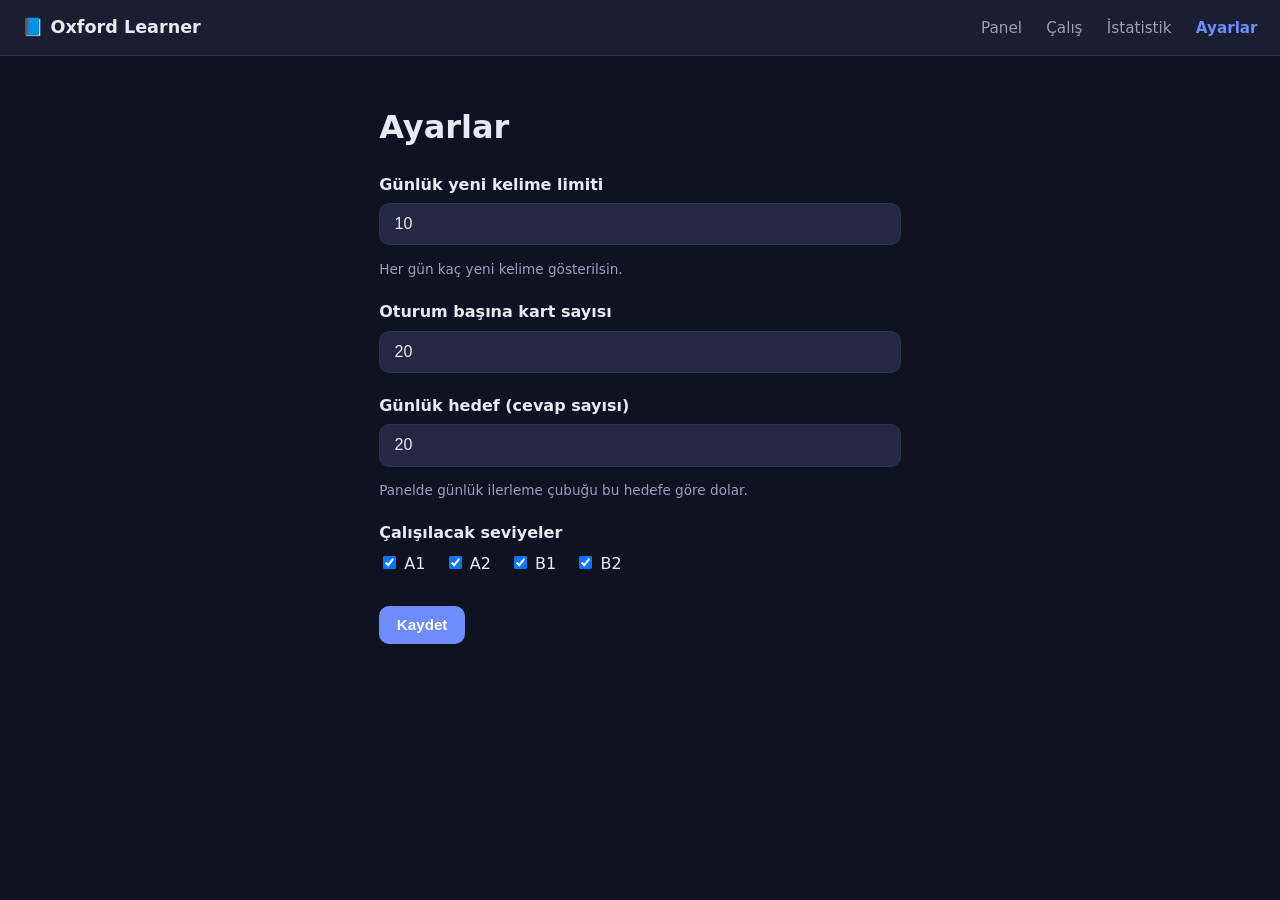
==== settings.html @ 4f847e37 "Add learning modes, test mode, and gamification - 4 study modes: multiple-choice, typing, matching, " ====
<!DOCTYPE html>
<html lang="tr">
<head>
  <meta charset="UTF-8" />
  <meta name="viewport" content="width=device-width, initial-scale=1.0" />
  <title>Oxford Learner — Ayarlar</title>
  <link rel="stylesheet" href="css/style.css" />
</head>
<body>
  <header class="topbar">
    <div class="brand">📘 Oxford Learner</div>
    <nav class="nav">
      <a href="index.html">Panel</a>
      <a href="study.html">Çalış</a>
      <a href="stats.html">İstatistik</a>
      <a href="settings.html" class="active">Ayarlar</a>
    </nav>
  </header>

  <main class="container narrow">
    <h1>Ayarlar</h1>

    <div class="form-group">
      <label for="daily-new">Günlük yeni kelime limiti</label>
      <input id="daily-new" type="number" min="0" max="100" />
      <p class="muted small">Her gün kaç yeni kelime gösterilsin.</p>
    </div>

    <div class="form-group">
      <label for="session-size">Oturum başına kart sayısı</label>
      <input id="session-size" type="number" min="5" max="100" />
    </div>

    <div class="form-group">
      <label for="daily-goal">Günlük hedef (cevap sayısı)</label>
      <input id="daily-goal" type="number" min="5" max="200" />
      <p class="muted small">Panelde günlük ilerleme çubuğu bu hedefe göre dolar.</p>
    </div>

    <div class="form-group">
      <label for="levels">Çalışılacak seviyeler</label>
      <div id="levels" class="checks">
        <label><input type="checkbox" value="A1" /> A1</label>
        <label><input type="checkbox" value="A2" /> A2</label>
        <label><input type="checkbox" value="B1" /> B1</label>
        <label><input type="checkbox" value="B2" /> B2</label>
      </div>
    </div>

    <div class="actions">
      <button id="save-btn" class="btn btn-primary">Kaydet</button>
      <span id="save-msg" class="muted small"></span>
    </div>
  </main>

  <script src="js/storage.js"></script>
  <script src="js/app.js"></script>
  <script>
    document.addEventListener('DOMContentLoaded', () => App.initSettings());
  </script>
</body>
</html>
---- css/style.css ----
:root {
  --bg: #0f1220;
  --surface: #1a1e30;
  --surface-2: #232843;
  --text: #e8eaf2;
  --muted: #9aa0b8;
  --primary: #6c8cff;
  --primary-d: #5573e6;
  --green: #38c172;
  --red: #ef5163;
  --amber: #f6b73c;
  --border: #2c3150;
  --radius: 14px;
  --shadow: 0 8px 24px rgba(0,0,0,.25);
}

* { box-sizing: border-box; }
html, body { margin: 0; padding: 0; }
body {
  background: var(--bg);
  color: var(--text);
  font-family: system-ui, -apple-system, "Segoe UI", Roboto, Helvetica, Arial, sans-serif;
  line-height: 1.5;
}

/* Topbar */
.topbar {
  display: flex; align-items: center; justify-content: space-between;
  padding: .9rem 1.4rem;
  background: var(--surface);
  border-bottom: 1px solid var(--border);
  position: sticky; top: 0; z-index: 10;
}
.brand { font-weight: 700; font-size: 1.1rem; }
.nav a {
  color: var(--muted); text-decoration: none; margin-left: 1.2rem; font-size: .95rem;
}
.nav a:hover { color: var(--text); }
.nav a.active { color: var(--primary); font-weight: 600; }

/* Layout */
.container { max-width: 920px; margin: 0 auto; padding: 1.6rem 1.2rem 4rem; }
.container.narrow { max-width: 560px; }
.muted { color: var(--muted); }
.small { font-size: .85rem; }
.hidden { display: none !important; }

/* Hero */
.hero {
  background: linear-gradient(135deg, var(--surface-2), var(--surface));
  border: 1px solid var(--border);
  border-radius: var(--radius);
  padding: 2rem; margin-bottom: 1.5rem;
  box-shadow: var(--shadow);
}
.hero h1 { margin: 0 0 .4rem; font-size: 1.6rem; }

/* Cards / stats */
.cards {
  display: grid; grid-template-columns: repeat(4, 1fr); gap: 1rem; margin-bottom: 2rem;
}
.card {
  background: var(--surface); border: 1px solid var(--border);
  border-radius: var(--radius); padding: 1.1rem;
}
.stat { text-align: center; }
.stat-num { font-size: 1.8rem; font-weight: 700; color: var(--primary); }
.stat-label { color: var(--muted); font-size: .85rem; margin-top: .2rem; }

/* Levels */
.levels { margin-bottom: 2rem; }
.levels h2 { font-size: 1.1rem; margin-bottom: .8rem; }
.level-bars { display: flex; flex-direction: column; gap: .7rem; }
.level-row { display: flex; align-items: center; gap: .8rem; }
.level-tag { width: 34px; font-weight: 600; color: var(--muted); }
.level-track { flex: 1; height: 12px; background: var(--surface-2); border-radius: 8px; overflow: hidden; }
.level-fill { height: 100%; background: var(--primary); border-radius: 8px; transition: width .4s; }
.level-val { width: 90px; text-align: right; color: var(--muted); font-size: .82rem; }

/* History chart */
.history-chart { display: flex; align-items: flex-end; gap: 6px; height: 130px; }
.hist-bar { flex: 1; background: var(--primary); border-radius: 4px 4px 0 0; min-height: 3px; opacity: .85; }
.hist-bar:hover { opacity: 1; }

/* Buttons */
.btn {
  display: inline-block; cursor: pointer; border: none; border-radius: 10px;
  padding: .65rem 1.1rem; font-size: .95rem; font-weight: 600;
  background: var(--surface-2); color: var(--text); text-decoration: none;
  transition: transform .05s, background .15s;
}
.btn:active { transform: translateY(1px); }
.btn-primary { background: var(--primary); color: #fff; }
.btn-primary:hover { background: var(--primary-d); }
.btn-lg { padding: .85rem 1.6rem; font-size: 1.05rem; margin-top: 1rem; }
.btn-ghost { background: var(--surface-2); border: 1px solid var(--border); }
.btn-ghost:hover { background: var(--surface); }
.btn-danger { background: var(--red); color: #fff; }

/* Study */
.study { max-width: 640px; }
.progress-wrap { margin-bottom: 1.4rem; }
.progress-bar { height: 8px; background: var(--surface-2); border-radius: 6px; overflow: hidden; }
.progress-fill { height: 100%; width: 0; background: var(--green); transition: width .3s; }
#session-meta { margin-top: .4rem; text-align: right; }

.panel {
  background: var(--surface); border: 1px solid var(--border);
  border-radius: var(--radius); padding: 2rem; box-shadow: var(--shadow);
  text-align: center;
}
.badge {
  display: inline-block; background: var(--surface-2); color: var(--primary);
  padding: .15rem .6rem; border-radius: 20px; font-size: .8rem; font-weight: 700;
  margin-bottom: 1rem;
}
.word { font-size: 2.4rem; font-weight: 700; }
.phon { color: var(--muted); font-size: 1.1rem; margin: .2rem 0; }
.pos { color: var(--amber); font-style: italic; margin-bottom: 1rem; }
.fc-back { border-top: 1px solid var(--border); margin-top: 1.2rem; padding-top: 1.2rem; text-align: left; }
.fc-back .def { font-size: 1.05rem; }
.fc-back .example { color: var(--muted); font-style: italic; }
.fc-back .tr { color: var(--green); font-weight: 600; }

.actions { margin-top: 1.5rem; }
.grade-row { display: flex; gap: .6rem; justify-content: center; flex-wrap: wrap; }

/* Quiz */
.q-prompt { font-size: 1.25rem; margin-bottom: 1.4rem; }
.options { display: grid; gap: .7rem; }
.option {
  background: var(--surface-2); border: 1px solid var(--border); color: var(--text);
  padding: .85rem 1rem; border-radius: 10px; cursor: pointer; text-align: left;
  font-size: .98rem; transition: background .15s, border-color .15s;
}
.option:hover { background: var(--surface); border-color: var(--primary); }
.option.correct { background: rgba(56,193,114,.18); border-color: var(--green); }
.option.wrong { background: rgba(239,81,99,.18); border-color: var(--red); }
.option:disabled { cursor: default; }
.q-input {
  width: 100%; padding: .85rem 1rem; border-radius: 10px;
  border: 1px solid var(--border); background: var(--surface-2); color: var(--text);
  font-size: 1rem; margin-bottom: 1rem;
}
.feedback { margin-top: 1.2rem; padding: 1rem; border-radius: 10px; text-align: left; }
.feedback.ok { background: rgba(56,193,114,.12); border: 1px solid var(--green); }
.feedback.no { background: rgba(239,81,99,.12); border: 1px solid var(--red); }
.feedback .ai { margin-top: .6rem; color: var(--text); }
.feedback .ai-loading { color: var(--muted); font-style: italic; }

/* Forms */
.form-group { margin-bottom: 1.3rem; }
.form-group label { display: block; margin-bottom: .4rem; font-weight: 600; }
.form-group input[type="number"],
.form-group input[type="password"],
.form-group input[type="text"],
.form-group select {
  width: 100%; padding: .7rem .9rem; border-radius: 10px;
  border: 1px solid var(--border); background: var(--surface-2); color: var(--text);
  font-size: 1rem;
}
.checks { display: flex; gap: 1.2rem; flex-wrap: wrap; }
.checks label { font-weight: 400; }
hr { border: none; border-top: 1px solid var(--border); margin: 2rem 0; }

/* Hero chips + günlük hedef */
.hero-chips { display: flex; gap: .6rem; margin-bottom: .8rem; }
.hero-chip {
  background: var(--surface-2); border: 1px solid var(--border);
  padding: .25rem .7rem; border-radius: 20px; font-size: .85rem; font-weight: 600;
}
.goal-wrap { margin: 1.2rem 0 .4rem; }
.goal-bar { height: 10px; background: var(--surface-2); border-radius: 6px; overflow: hidden; }
.goal-fill { height: 100%; width: 0; background: var(--amber); border-radius: 6px; transition: width .4s; }

/* Mod seçimi */
.mode-grid {
  display: grid; grid-template-columns: repeat(2, 1fr); gap: 1rem; margin-top: 1.4rem;
}
.mode-card {
  display: flex; flex-direction: column; align-items: center; gap: .35rem;
  background: var(--surface-2); border: 1px solid var(--border); color: var(--text);
  border-radius: var(--radius); padding: 1.4rem 1rem; cursor: pointer;
  transition: transform .08s, border-color .15s, background .15s;
}
.mode-card:hover { border-color: var(--primary); background: var(--surface); transform: translateY(-2px); }
.mode-icon { font-size: 2rem; }
.mode-name { font-weight: 700; font-size: 1.05rem; }
.mode-desc { color: var(--muted); font-size: .82rem; text-align: center; }

/* Oturum üst bilgi */
.session-top { display: flex; justify-content: space-between; align-items: center; margin-bottom: .5rem; }
.xp-tag { color: var(--amber); font-weight: 700; font-size: .9rem; }
.combo-tag { color: var(--green); font-weight: 700; font-size: .9rem; }
.audio-btn { margin-bottom: 1rem; }

.feedback .ai { margin-top: .7rem; line-height: 1.7; }
.feedback .ai .example { color: var(--muted); font-style: italic; }
.feedback .example { color: var(--muted); font-style: italic; }

/* Eşleştirme */
.match-grid { display: grid; grid-template-columns: 1fr 1fr; gap: 1rem; margin-top: .5rem; }
.match-col { display: flex; flex-direction: column; gap: .6rem; }
.match-item {
  background: var(--surface-2); border: 1px solid var(--border); color: var(--text);
  padding: .8rem; border-radius: 10px; cursor: pointer; font-size: .95rem;
  transition: background .15s, border-color .15s;
}
.match-item:hover { border-color: var(--primary); }
.match-item.selected { border-color: var(--primary); background: var(--surface); }
.match-item.paired { background: rgba(56,193,114,.18); border-color: var(--green); opacity: .6; cursor: default; }
.match-item.shake-wrong { border-color: var(--red); background: rgba(239,81,99,.18); animation: shake .4s; }
@keyframes shake {
  0%,100% { transform: translateX(0); }
  25% { transform: translateX(-5px); }
  75% { transform: translateX(5px); }
}

/* Oturum sonu */
.done-xp { font-size: 1.3rem; font-weight: 700; color: var(--amber); margin: .8rem 0; }
.badge-row { display: flex; flex-direction: column; align-items: center; gap: .5rem; margin: 1rem 0; }
.badge-chip {
  background: rgba(246,183,60,.15); border: 1px solid var(--amber); color: var(--text);
  padding: .35rem .9rem; border-radius: 20px; font-weight: 600;
}

/* İstatistik: XP başlığı */
.xp-hero {
  background: linear-gradient(135deg, var(--surface-2), var(--surface));
  border: 1px solid var(--border); border-radius: var(--radius);
  padding: 1.4rem; margin-bottom: 1.5rem; box-shadow: var(--shadow);
}
.xp-hero-top { display: flex; justify-content: space-between; align-items: baseline; margin-bottom: .6rem; }
.xp-level { font-size: 1.4rem; font-weight: 700; color: var(--amber); }
.xp-bar { height: 12px; background: var(--surface-2); border-radius: 6px; overflow: hidden; }
.xp-fill { height: 100%; width: 0; background: var(--amber); border-radius: 6px; transition: width .5s; }

/* Rozet ızgarası */
.badge-grid { display: grid; grid-template-columns: repeat(auto-fill, minmax(140px, 1fr)); gap: .8rem; }
.badge-tile {
  display: flex; flex-direction: column; align-items: center; gap: .25rem; text-align: center;
  background: var(--surface); border: 1px solid var(--border); border-radius: var(--radius);
  padding: 1rem .6rem;
}
.badge-tile.earned { border-color: var(--amber); background: rgba(246,183,60,.08); }
.badge-tile.locked { opacity: .5; }
.badge-tile-icon { font-size: 1.8rem; }
.badge-tile-name { font-weight: 700; font-size: .9rem; }
.badge-tile-desc { color: var(--muted); font-size: .75rem; }

@media (max-width: 640px) {
  .cards { grid-template-columns: repeat(2, 1fr); }
  .word { font-size: 2rem; }
  .nav a { margin-left: .8rem; font-size: .85rem; }
  .mode-grid { grid-template-columns: 1fr; }
}
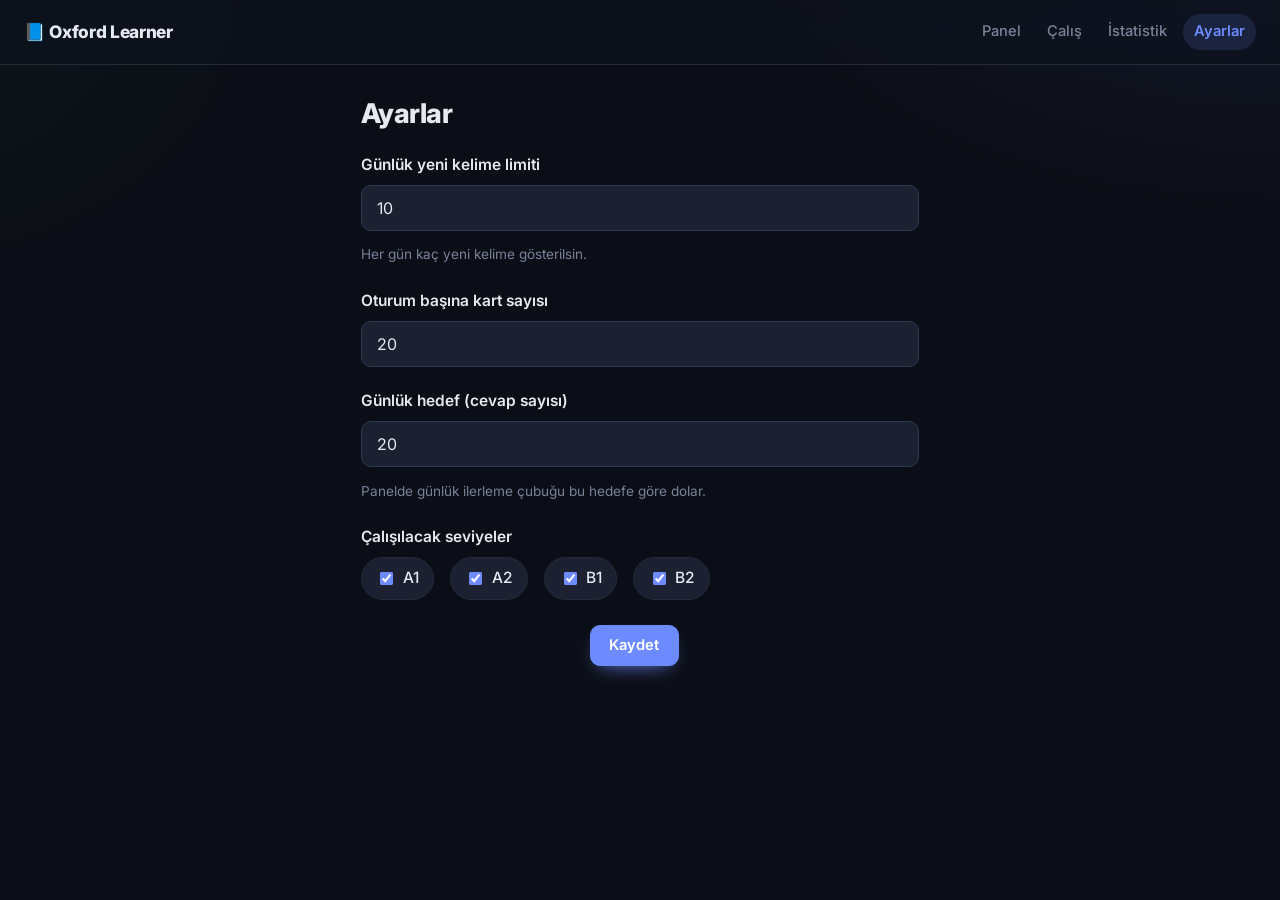
==== commit 9ecc80e0: "Cohesive professional redesign (refined dark, modern minimal) - Unified design system: design tokens" ====
--- a/settings.html
+++ b/settings.html
@@ -4,6 +4,9 @@
   <meta charset="UTF-8" />
   <meta name="viewport" content="width=device-width, initial-scale=1.0" />
   <title>Oxford Learner — Ayarlar</title>
+  <link rel="preconnect" href="https://fonts.googleapis.com" />
+  <link rel="preconnect" href="https://fonts.gstatic.com" crossorigin />
+  <link href="https://fonts.googleapis.com/css2?family=Inter:wght@400;500;600;700;800&display=swap" rel="stylesheet" />
   <link rel="stylesheet" href="css/style.css" />
 </head>
 <body>
--- a/css/style.css
+++ b/css/style.css
@@ -1,256 +1,444 @@
+/* =========================================================================
+   Oxford Learner — Tasarım sistemi (rafine koyu, modern minimal)
+   ========================================================================= */
 :root {
-  --bg: #0f1220;
-  --surface: #1a1e30;
-  --surface-2: #232843;
-  --text: #e8eaf2;
-  --muted: #9aa0b8;
-  --primary: #6c8cff;
-  --primary-d: #5573e6;
-  --green: #38c172;
-  --red: #ef5163;
-  --amber: #f6b73c;
-  --border: #2c3150;
-  --radius: 14px;
-  --shadow: 0 8px 24px rgba(0,0,0,.25);
-}
-
+  /* Zemin & yüzeyler */
+  --bg: #0b0e16;
+  --bg-soft: #0f131d;
+  --surface: #141925;
+  --surface-2: #1b2130;
+  --surface-3: #232b3c;
+
+  /* Çizgiler */
+  --border: #232a3a;
+  --border-strong: #303950;
+
+  /* Metin */
+  --text: #e7e9f1;
+  --text-dim: #aeb5c7;
+  --muted: #7a8298;
+
+  /* Vurgu (tek ana renk) */
+  --primary: #6d8bff;
+  --primary-strong: #5a78f5;
+  --primary-soft: rgba(109, 139, 255, .14);
+
+  /* Semantik */
+  --green: #34d39a;
+  --green-soft: rgba(52, 211, 154, .13);
+  --red: #f4677a;
+  --red-soft: rgba(244, 103, 122, .13);
+  --amber: #f7b94a;
+  --amber-soft: rgba(247, 185, 74, .13);
+
+  /* Şekil */
+  --radius: 16px;
+  --radius-sm: 10px;
+  --radius-pill: 999px;
+
+  /* Gölge */
+  --shadow: 0 18px 40px -20px rgba(0, 0, 0, .65);
+  --shadow-sm: 0 6px 18px -10px rgba(0, 0, 0, .5);
+
+  /* Tipografi */
+  --font: 'Inter', system-ui, -apple-system, "Segoe UI", Roboto, Helvetica, Arial, sans-serif;
+}
+
+/* ---- Reset & temel ---- */
 * { box-sizing: border-box; }
 html, body { margin: 0; padding: 0; }
+html { -webkit-text-size-adjust: 100%; }
 body {
-  background: var(--bg);
+  background:
+    radial-gradient(900px 500px at 100% -10%, rgba(109, 139, 255, .10), transparent 60%),
+    radial-gradient(700px 500px at -10% 0%, rgba(52, 211, 154, .05), transparent 55%),
+    var(--bg);
   color: var(--text);
-  font-family: system-ui, -apple-system, "Segoe UI", Roboto, Helvetica, Arial, sans-serif;
-  line-height: 1.5;
-}
-
-/* Topbar */
-.topbar {
-  display: flex; align-items: center; justify-content: space-between;
-  padding: .9rem 1.4rem;
-  background: var(--surface);
-  border-bottom: 1px solid var(--border);
-  position: sticky; top: 0; z-index: 10;
-}
-.brand { font-weight: 700; font-size: 1.1rem; }
-.nav a {
-  color: var(--muted); text-decoration: none; margin-left: 1.2rem; font-size: .95rem;
-}
-.nav a:hover { color: var(--text); }
-.nav a.active { color: var(--primary); font-weight: 600; }
-
-/* Layout */
-.container { max-width: 920px; margin: 0 auto; padding: 1.6rem 1.2rem 4rem; }
-.container.narrow { max-width: 560px; }
+  font-family: var(--font);
+  font-size: 15.5px;
+  line-height: 1.6;
+  -webkit-font-smoothing: antialiased;
+  text-rendering: optimizeLegibility;
+  min-height: 100vh;
+}
+h1, h2, h3 { letter-spacing: -.02em; line-height: 1.25; }
+a { color: inherit; }
+::selection { background: var(--primary-soft); }
+:focus-visible { outline: none; box-shadow: 0 0 0 3px var(--primary-soft); border-radius: 8px; }
+
+/* ---- Yardımcılar ---- */
 .muted { color: var(--muted); }
 .small { font-size: .85rem; }
 .hidden { display: none !important; }
 
-/* Hero */
+/* =========================================================================
+   Üst bar / navigasyon
+   ========================================================================= */
+.topbar {
+  display: flex; align-items: center; justify-content: space-between;
+  padding: .85rem 1.5rem;
+  background: rgba(15, 19, 29, .72);
+  backdrop-filter: saturate(140%) blur(12px);
+  -webkit-backdrop-filter: saturate(140%) blur(12px);
+  border-bottom: 1px solid var(--border);
+  position: sticky; top: 0; z-index: 20;
+}
+.brand { font-weight: 800; font-size: 1.08rem; letter-spacing: -.02em; }
+.nav { display: flex; align-items: center; }
+.nav a {
+  color: var(--muted); text-decoration: none; font-size: .92rem; font-weight: 500;
+  padding: .4rem .7rem; border-radius: var(--radius-pill); margin-left: .25rem;
+  transition: color .15s, background .15s;
+}
+.nav a:hover { color: var(--text); background: var(--surface-2); }
+.nav a.active { color: var(--primary); background: var(--primary-soft); font-weight: 600; }
+
+/* =========================================================================
+   Düzen
+   ========================================================================= */
+.container { max-width: 960px; margin: 0 auto; padding: 2rem 1.3rem 5rem; }
+.container.narrow { max-width: 600px; }
+.container > h1 { font-size: 1.7rem; font-weight: 800; margin: 0 0 1.4rem; }
+.container > h1 + .muted { margin-top: -1rem; }
+
+/* =========================================================================
+   Butonlar
+   ========================================================================= */
+.btn {
+  display: inline-flex; align-items: center; justify-content: center; gap: .4rem;
+  cursor: pointer; border: 1px solid transparent; border-radius: var(--radius-sm);
+  padding: .65rem 1.15rem; font-family: inherit; font-size: .92rem; font-weight: 600;
+  background: var(--surface-2); color: var(--text); text-decoration: none;
+  transition: transform .06s ease, background .15s, border-color .15s, box-shadow .15s;
+}
+.btn:hover { background: var(--surface-3); }
+.btn:active { transform: translateY(1px); }
+.btn-primary {
+  background: var(--primary); color: #fff; border-color: var(--primary);
+  box-shadow: 0 8px 20px -10px var(--primary);
+}
+.btn-primary:hover { background: var(--primary-strong); border-color: var(--primary-strong); }
+.btn-lg { padding: .9rem 1.7rem; font-size: 1.02rem; margin-top: 1.3rem; }
+.btn-ghost { background: transparent; border-color: var(--border-strong); color: var(--text-dim); }
+.btn-ghost:hover { background: var(--surface-2); color: var(--text); }
+.btn-danger { background: var(--red); color: #fff; border-color: var(--red); }
+.btn-danger:hover { filter: brightness(1.05); }
+
+/* =========================================================================
+   Kartlar / istatistik kutuları
+   ========================================================================= */
+.cards { display: grid; grid-template-columns: repeat(4, 1fr); gap: 1rem; margin-bottom: 2.2rem; }
+.card {
+  background: var(--surface); border: 1px solid var(--border);
+  border-radius: var(--radius); padding: 1.2rem;
+}
+.stat { text-align: center; transition: transform .14s ease, border-color .15s, box-shadow .15s; }
+.stat:hover { transform: translateY(-3px); border-color: var(--border-strong); box-shadow: var(--shadow-sm); }
+.stat-icon { font-size: 1.6rem; line-height: 1; margin-bottom: .4rem; opacity: .95; }
+.stat-num { font-size: 1.95rem; font-weight: 800; color: var(--primary); letter-spacing: -.02em; }
+.stat-label { color: var(--muted); font-size: .82rem; margin-top: .25rem; }
+#due-count { color: var(--amber); }
+#new-count { color: var(--primary); }
+#learned-count { color: var(--green); }
+#total-count { color: var(--text); }
+
+/* =========================================================================
+   Hero (panel üstü)
+   ========================================================================= */
 .hero {
-  background: linear-gradient(135deg, var(--surface-2), var(--surface));
+  position: relative; overflow: hidden;
+  background:
+    radial-gradient(130% 150% at 100% 0%, rgba(109, 139, 255, .18), transparent 55%),
+    linear-gradient(135deg, var(--surface-2), var(--surface));
   border: 1px solid var(--border);
   border-radius: var(--radius);
-  padding: 2rem; margin-bottom: 1.5rem;
+  padding: 2.2rem; margin-bottom: 1.6rem;
   box-shadow: var(--shadow);
-}
-.hero h1 { margin: 0 0 .4rem; font-size: 1.6rem; }
-
-/* Cards / stats */
-.cards {
-  display: grid; grid-template-columns: repeat(4, 1fr); gap: 1rem; margin-bottom: 2rem;
-}
-.card {
-  background: var(--surface); border: 1px solid var(--border);
-  border-radius: var(--radius); padding: 1.1rem;
-}
-.stat { text-align: center; }
-.stat-num { font-size: 1.8rem; font-weight: 700; color: var(--primary); }
-.stat-label { color: var(--muted); font-size: .85rem; margin-top: .2rem; }
-
-/* Levels */
-.levels { margin-bottom: 2rem; }
-.levels h2 { font-size: 1.1rem; margin-bottom: .8rem; }
-.level-bars { display: flex; flex-direction: column; gap: .7rem; }
-.level-row { display: flex; align-items: center; gap: .8rem; }
-.level-tag { width: 34px; font-weight: 600; color: var(--muted); }
-.level-track { flex: 1; height: 12px; background: var(--surface-2); border-radius: 8px; overflow: hidden; }
-.level-fill { height: 100%; background: var(--primary); border-radius: 8px; transition: width .4s; }
-.level-val { width: 90px; text-align: right; color: var(--muted); font-size: .82rem; }
-
-/* History chart */
-.history-chart { display: flex; align-items: flex-end; gap: 6px; height: 130px; }
-.hist-bar { flex: 1; background: var(--primary); border-radius: 4px 4px 0 0; min-height: 3px; opacity: .85; }
+  display: flex; align-items: center; gap: 2rem; flex-wrap: wrap;
+}
+.hero-main { flex: 1; min-width: 240px; }
+.hero h1 { margin: 0 0 .45rem; font-size: 1.7rem; font-weight: 800; }
+.hero-chips { display: flex; gap: .5rem; margin-bottom: .9rem; }
+.hero-chip {
+  background: rgba(255, 255, 255, .05); border: 1px solid var(--border-strong);
+  padding: .28rem .75rem; border-radius: var(--radius-pill);
+  font-size: .82rem; font-weight: 600;
+}
+
+/* XP ilerleme çubuğu */
+.hero-xp { margin: 1.2rem 0 1.4rem; }
+.hero-xp-bar { height: 9px; background: var(--surface-3); border-radius: var(--radius-pill); overflow: hidden; }
+.hero-xp-fill {
+  height: 100%; width: 0; border-radius: var(--radius-pill);
+  background: linear-gradient(90deg, var(--primary), #9db3ff);
+  transition: width .6s ease;
+}
+.hero-xp-text { display: block; margin-top: .45rem; }
+
+/* Günlük hedef halkası */
+.hero-ring { position: relative; width: 134px; height: 134px; flex: none; }
+.ring-svg { width: 100%; height: 100%; transform: rotate(-90deg); }
+.ring-bg { fill: none; stroke: var(--surface-3); stroke-width: 9; }
+.ring-fg {
+  fill: none; stroke: var(--amber); stroke-width: 9; stroke-linecap: round;
+  transition: stroke-dashoffset .7s ease;
+}
+.ring-label {
+  position: absolute; inset: 0; display: flex; flex-direction: column;
+  align-items: center; justify-content: center; gap: .05rem;
+}
+#ring-pct { font-size: 1.35rem; font-weight: 800; color: var(--amber); }
+
+/* =========================================================================
+   Seviye çubukları (dashboard + stats)
+   ========================================================================= */
+.levels { margin-bottom: 2.2rem; }
+.levels h2 { font-size: 1.05rem; font-weight: 700; margin: 0 0 1rem; }
+.level-bars { display: flex; flex-direction: column; gap: .75rem; }
+.level-row { display: flex; align-items: center; gap: .9rem; }
+.level-tag { width: 32px; font-weight: 700; color: var(--text-dim); font-size: .9rem; }
+.level-track { flex: 1; height: 10px; background: var(--surface-2); border-radius: var(--radius-pill); overflow: hidden; }
+.level-fill { height: 100%; background: linear-gradient(90deg, var(--primary), #9db3ff); border-radius: var(--radius-pill); transition: width .5s ease; }
+.level-val { width: 110px; text-align: right; color: var(--muted); font-size: .8rem; }
+
+/* Geçmiş grafiği */
+.history-chart { display: flex; align-items: flex-end; gap: 6px; height: 140px; }
+.hist-bar { flex: 1; background: linear-gradient(180deg, var(--primary), var(--primary-strong)); border-radius: 5px 5px 0 0; min-height: 4px; opacity: .8; transition: opacity .15s; }
 .hist-bar:hover { opacity: 1; }
 
-/* Buttons */
-.btn {
-  display: inline-block; cursor: pointer; border: none; border-radius: 10px;
-  padding: .65rem 1.1rem; font-size: .95rem; font-weight: 600;
-  background: var(--surface-2); color: var(--text); text-decoration: none;
-  transition: transform .05s, background .15s;
-}
-.btn:active { transform: translateY(1px); }
-.btn-primary { background: var(--primary); color: #fff; }
-.btn-primary:hover { background: var(--primary-d); }
-.btn-lg { padding: .85rem 1.6rem; font-size: 1.05rem; margin-top: 1rem; }
-.btn-ghost { background: var(--surface-2); border: 1px solid var(--border); }
-.btn-ghost:hover { background: var(--surface); }
-.btn-danger { background: var(--red); color: #fff; }
-
-/* Study */
-.study { max-width: 640px; }
-.progress-wrap { margin-bottom: 1.4rem; }
-.progress-bar { height: 8px; background: var(--surface-2); border-radius: 6px; overflow: hidden; }
-.progress-fill { height: 100%; width: 0; background: var(--green); transition: width .3s; }
-#session-meta { margin-top: .4rem; text-align: right; }
-
+/* =========================================================================
+   Panel (çalışma & sonuç ekranları)
+   ========================================================================= */
 .panel {
   background: var(--surface); border: 1px solid var(--border);
-  border-radius: var(--radius); padding: 2rem; box-shadow: var(--shadow);
+  border-radius: var(--radius); padding: 2.2rem; box-shadow: var(--shadow);
   text-align: center;
 }
+.panel h2 { font-size: 1.3rem; font-weight: 800; }
 .badge {
-  display: inline-block; background: var(--surface-2); color: var(--primary);
-  padding: .15rem .6rem; border-radius: 20px; font-size: .8rem; font-weight: 700;
-  margin-bottom: 1rem;
-}
-.word { font-size: 2.4rem; font-weight: 700; }
-.phon { color: var(--muted); font-size: 1.1rem; margin: .2rem 0; }
+  display: inline-block; background: var(--primary-soft); color: var(--primary);
+  padding: .2rem .7rem; border-radius: var(--radius-pill); font-size: .76rem;
+  font-weight: 700; letter-spacing: .02em; margin-bottom: 1.1rem;
+}
+
+/* Kelime kartı tipografisi */
+.word { font-size: 2.5rem; font-weight: 800; letter-spacing: -.02em; }
+.phon { color: var(--muted); font-size: 1.1rem; margin: .25rem 0; }
 .pos { color: var(--amber); font-style: italic; margin-bottom: 1rem; }
-.fc-back { border-top: 1px solid var(--border); margin-top: 1.2rem; padding-top: 1.2rem; text-align: left; }
-.fc-back .def { font-size: 1.05rem; }
-.fc-back .example { color: var(--muted); font-style: italic; }
-.fc-back .tr { color: var(--green); font-weight: 600; }
-
-.actions { margin-top: 1.5rem; }
-.grade-row { display: flex; gap: .6rem; justify-content: center; flex-wrap: wrap; }
-
-/* Quiz */
-.q-prompt { font-size: 1.25rem; margin-bottom: 1.4rem; }
-.options { display: grid; gap: .7rem; }
-.option {
+
+.actions { margin-top: 1.6rem; display: flex; gap: .7rem; justify-content: center; flex-wrap: wrap; }
+
+/* =========================================================================
+   Çalışma: mod seçimi
+   ========================================================================= */
+.mode-grid { display: grid; grid-template-columns: repeat(2, 1fr); gap: 1rem; margin-top: 1.6rem; }
+.mode-card {
+  display: flex; flex-direction: column; align-items: center; gap: .4rem;
   background: var(--surface-2); border: 1px solid var(--border); color: var(--text);
-  padding: .85rem 1rem; border-radius: 10px; cursor: pointer; text-align: left;
-  font-size: .98rem; transition: background .15s, border-color .15s;
-}
-.option:hover { background: var(--surface); border-color: var(--primary); }
-.option.correct { background: rgba(56,193,114,.18); border-color: var(--green); }
-.option.wrong { background: rgba(239,81,99,.18); border-color: var(--red); }
-.option:disabled { cursor: default; }
-.q-input {
-  width: 100%; padding: .85rem 1rem; border-radius: 10px;
-  border: 1px solid var(--border); background: var(--surface-2); color: var(--text);
-  font-size: 1rem; margin-bottom: 1rem;
-}
-.feedback { margin-top: 1.2rem; padding: 1rem; border-radius: 10px; text-align: left; }
-.feedback.ok { background: rgba(56,193,114,.12); border: 1px solid var(--green); }
-.feedback.no { background: rgba(239,81,99,.12); border: 1px solid var(--red); }
-.feedback .ai { margin-top: .6rem; color: var(--text); }
-.feedback .ai-loading { color: var(--muted); font-style: italic; }
-
-/* Forms */
-.form-group { margin-bottom: 1.3rem; }
-.form-group label { display: block; margin-bottom: .4rem; font-weight: 600; }
-.form-group input[type="number"],
-.form-group input[type="password"],
-.form-group input[type="text"],
-.form-group select {
-  width: 100%; padding: .7rem .9rem; border-radius: 10px;
-  border: 1px solid var(--border); background: var(--surface-2); color: var(--text);
-  font-size: 1rem;
-}
-.checks { display: flex; gap: 1.2rem; flex-wrap: wrap; }
-.checks label { font-weight: 400; }
-hr { border: none; border-top: 1px solid var(--border); margin: 2rem 0; }
-
-/* Hero chips + günlük hedef */
-.hero-chips { display: flex; gap: .6rem; margin-bottom: .8rem; }
-.hero-chip {
-  background: var(--surface-2); border: 1px solid var(--border);
-  padding: .25rem .7rem; border-radius: 20px; font-size: .85rem; font-weight: 600;
-}
-.goal-wrap { margin: 1.2rem 0 .4rem; }
-.goal-bar { height: 10px; background: var(--surface-2); border-radius: 6px; overflow: hidden; }
-.goal-fill { height: 100%; width: 0; background: var(--amber); border-radius: 6px; transition: width .4s; }
-
-/* Mod seçimi */
-.mode-grid {
-  display: grid; grid-template-columns: repeat(2, 1fr); gap: 1rem; margin-top: 1.4rem;
-}
-.mode-card {
-  display: flex; flex-direction: column; align-items: center; gap: .35rem;
-  background: var(--surface-2); border: 1px solid var(--border); color: var(--text);
-  border-radius: var(--radius); padding: 1.4rem 1rem; cursor: pointer;
-  transition: transform .08s, border-color .15s, background .15s;
-}
-.mode-card:hover { border-color: var(--primary); background: var(--surface); transform: translateY(-2px); }
+  border-radius: var(--radius); padding: 1.5rem 1rem; cursor: pointer; font-family: inherit;
+  transition: transform .1s ease, border-color .15s, background .15s, box-shadow .15s;
+}
+.mode-card:hover {
+  border-color: var(--primary); background: var(--surface-3);
+  transform: translateY(-3px); box-shadow: var(--shadow-sm);
+}
 .mode-icon { font-size: 2rem; }
 .mode-name { font-weight: 700; font-size: 1.05rem; }
 .mode-desc { color: var(--muted); font-size: .82rem; text-align: center; }
 
-/* Oturum üst bilgi */
-.session-top { display: flex; justify-content: space-between; align-items: center; margin-bottom: .5rem; }
+/* =========================================================================
+   Çalışma: oturum üst bilgisi + ilerleme
+   ========================================================================= */
+.study { max-width: 660px; }
+.progress-wrap { margin-bottom: 1.4rem; }
+.session-top { display: flex; justify-content: space-between; align-items: center; margin-bottom: .55rem; }
 .xp-tag { color: var(--amber); font-weight: 700; font-size: .9rem; }
-.combo-tag { color: var(--green); font-weight: 700; font-size: .9rem; }
-.audio-btn { margin-bottom: 1rem; }
-
-.feedback .ai { margin-top: .7rem; line-height: 1.7; }
-.feedback .ai .example { color: var(--muted); font-style: italic; }
+.exit-btn {
+  background: transparent; border: 1px solid var(--border-strong); color: var(--muted);
+  padding: .35rem .8rem; border-radius: var(--radius-pill); font-family: inherit;
+  font-size: .82rem; font-weight: 600; cursor: pointer; transition: color .15s, border-color .15s;
+}
+.exit-btn:hover { color: var(--red); border-color: var(--red); }
+.progress-bar { height: 8px; background: var(--surface-2); border-radius: var(--radius-pill); overflow: hidden; }
+.progress-fill { height: 100%; width: 0; background: linear-gradient(90deg, var(--green), #6ee7b7); transition: width .35s ease; }
+#session-meta { margin-top: .45rem; text-align: right; }
+
+.goal-banner {
+  background: var(--green-soft); border: 1px solid var(--green); color: var(--text);
+  padding: .75rem 1rem; border-radius: var(--radius-sm); margin-bottom: 1rem;
+  text-align: center; font-weight: 600; font-size: .9rem;
+}
+.audio-btn { margin-bottom: 1.1rem; }
+
+/* =========================================================================
+   Çalışma: çoktan seçmeli & yazarak
+   ========================================================================= */
+.q-prompt { font-size: 1.25rem; font-weight: 600; margin-bottom: 1.5rem; white-space: pre-line; }
+.options { display: grid; gap: .65rem; }
+.option {
+  display: flex; align-items: center; gap: .1rem;
+  background: var(--surface-2); border: 1px solid var(--border); color: var(--text);
+  padding: .9rem 1rem; border-radius: var(--radius-sm); cursor: pointer; text-align: left;
+  font-family: inherit; font-size: .96rem; transition: background .15s, border-color .15s, transform .06s;
+}
+.option:hover { background: var(--surface-3); border-color: var(--primary); }
+.option:active { transform: translateY(1px); }
+.option.correct { background: var(--green-soft); border-color: var(--green); }
+.option.wrong { background: var(--red-soft); border-color: var(--red); }
+.option:disabled { cursor: default; }
+.opt-num {
+  display: inline-flex; align-items: center; justify-content: center;
+  width: 1.55rem; height: 1.55rem; margin-right: .65rem; flex: none;
+  background: var(--surface); border: 1px solid var(--border-strong); border-radius: 7px;
+  font-size: .78rem; font-weight: 700; color: var(--muted);
+}
+.option.correct .opt-num { border-color: var(--green); color: var(--green); }
+.option.wrong .opt-num { border-color: var(--red); color: var(--red); }
+
+.q-input {
+  width: 100%; padding: .9rem 1rem; border-radius: var(--radius-sm);
+  border: 1px solid var(--border-strong); background: var(--surface-2); color: var(--text);
+  font-family: inherit; font-size: 1rem; margin-bottom: 1rem;
+}
+.q-input:focus { outline: none; border-color: var(--primary); box-shadow: 0 0 0 3px var(--primary-soft); }
+
+.feedback { margin-top: 1.3rem; padding: 1.1rem; border-radius: var(--radius-sm); text-align: left; }
+.feedback.ok { background: var(--green-soft); border: 1px solid var(--green); }
+.feedback.no { background: var(--red-soft); border: 1px solid var(--red); }
+.feedback .ai { margin-top: .7rem; line-height: 1.75; }
+.feedback .ai .example,
 .feedback .example { color: var(--muted); font-style: italic; }
 
-/* Eşleştirme */
-.match-grid { display: grid; grid-template-columns: 1fr 1fr; gap: 1rem; margin-top: .5rem; }
-.match-col { display: flex; flex-direction: column; gap: .6rem; }
+/* =========================================================================
+   Çalışma: eşleştirme (sürükle-bağla)
+   ========================================================================= */
+.match-area { position: relative; margin-top: .5rem; touch-action: none; }
+.match-lines { position: absolute; inset: 0; width: 100%; height: 100%; pointer-events: none; z-index: 2; overflow: visible; }
+.match-line { stroke-width: 3; stroke-linecap: round; }
+.match-line.temp { stroke: var(--primary); stroke-dasharray: 6 5; }
+.match-line.done { stroke: var(--green); }
+.match-grid { display: grid; grid-template-columns: 1fr 1fr; gap: 2.6rem; position: relative; z-index: 1; }
+.match-col { display: flex; flex-direction: column; gap: .65rem; }
 .match-item {
   background: var(--surface-2); border: 1px solid var(--border); color: var(--text);
-  padding: .8rem; border-radius: 10px; cursor: pointer; font-size: .95rem;
-  transition: background .15s, border-color .15s;
+  padding: .85rem; border-radius: var(--radius-sm); cursor: grab; font-size: .94rem;
+  text-align: center; user-select: none; touch-action: none;
+  transition: background .15s, border-color .15s, transform .08s;
 }
 .match-item:hover { border-color: var(--primary); }
-.match-item.selected { border-color: var(--primary); background: var(--surface); }
-.match-item.paired { background: rgba(56,193,114,.18); border-color: var(--green); opacity: .6; cursor: default; }
-.match-item.shake-wrong { border-color: var(--red); background: rgba(239,81,99,.18); animation: shake .4s; }
+.match-item.selected { border-color: var(--primary); background: var(--surface-3); transform: scale(1.03); }
+.match-item.paired { background: var(--green-soft); border-color: var(--green); cursor: default; }
+.match-item.shake-wrong { border-color: var(--red); background: var(--red-soft); animation: shake .4s; }
 @keyframes shake {
-  0%,100% { transform: translateX(0); }
+  0%, 100% { transform: translateX(0); }
   25% { transform: translateX(-5px); }
   75% { transform: translateX(5px); }
 }
 
-/* Oturum sonu */
-.done-xp { font-size: 1.3rem; font-weight: 700; color: var(--amber); margin: .8rem 0; }
-.badge-row { display: flex; flex-direction: column; align-items: center; gap: .5rem; margin: 1rem 0; }
+/* =========================================================================
+   Oturum sonu + rozetler
+   ========================================================================= */
+.done-xp { font-size: 1.35rem; font-weight: 800; color: var(--amber); margin: .9rem 0; }
+.badge-row { display: flex; flex-direction: column; align-items: center; gap: .5rem; margin: 1.1rem 0; }
 .badge-chip {
-  background: rgba(246,183,60,.15); border: 1px solid var(--amber); color: var(--text);
-  padding: .35rem .9rem; border-radius: 20px; font-weight: 600;
+  background: var(--amber-soft); border: 1px solid var(--amber); color: var(--text);
+  padding: .35rem .9rem; border-radius: var(--radius-pill); font-weight: 600;
 }
 
 /* İstatistik: XP başlığı */
 .xp-hero {
-  background: linear-gradient(135deg, var(--surface-2), var(--surface));
+  background:
+    radial-gradient(130% 150% at 100% 0%, rgba(247, 185, 74, .14), transparent 55%),
+    linear-gradient(135deg, var(--surface-2), var(--surface));
   border: 1px solid var(--border); border-radius: var(--radius);
-  padding: 1.4rem; margin-bottom: 1.5rem; box-shadow: var(--shadow);
-}
-.xp-hero-top { display: flex; justify-content: space-between; align-items: baseline; margin-bottom: .6rem; }
-.xp-level { font-size: 1.4rem; font-weight: 700; color: var(--amber); }
-.xp-bar { height: 12px; background: var(--surface-2); border-radius: 6px; overflow: hidden; }
-.xp-fill { height: 100%; width: 0; background: var(--amber); border-radius: 6px; transition: width .5s; }
+  padding: 1.5rem; margin-bottom: 1.6rem; box-shadow: var(--shadow);
+}
+.xp-hero-top { display: flex; justify-content: space-between; align-items: baseline; margin-bottom: .65rem; }
+.xp-level { font-size: 1.45rem; font-weight: 800; color: var(--amber); }
+.xp-bar { height: 11px; background: var(--surface-3); border-radius: var(--radius-pill); overflow: hidden; }
+.xp-fill { height: 100%; width: 0; background: linear-gradient(90deg, var(--amber), #ffd584); border-radius: var(--radius-pill); transition: width .6s ease; }
 
 /* Rozet ızgarası */
-.badge-grid { display: grid; grid-template-columns: repeat(auto-fill, minmax(140px, 1fr)); gap: .8rem; }
+.badge-grid { display: grid; grid-template-columns: repeat(auto-fill, minmax(146px, 1fr)); gap: .85rem; }
 .badge-tile {
-  display: flex; flex-direction: column; align-items: center; gap: .25rem; text-align: center;
+  display: flex; flex-direction: column; align-items: center; gap: .3rem; text-align: center;
   background: var(--surface); border: 1px solid var(--border); border-radius: var(--radius);
-  padding: 1rem .6rem;
-}
-.badge-tile.earned { border-color: var(--amber); background: rgba(246,183,60,.08); }
-.badge-tile.locked { opacity: .5; }
-.badge-tile-icon { font-size: 1.8rem; }
-.badge-tile-name { font-weight: 700; font-size: .9rem; }
-.badge-tile-desc { color: var(--muted); font-size: .75rem; }
-
-@media (max-width: 640px) {
-  .cards { grid-template-columns: repeat(2, 1fr); }
-  .word { font-size: 2rem; }
-  .nav a { margin-left: .8rem; font-size: .85rem; }
-  .mode-grid { grid-template-columns: 1fr; }
-}
+  padding: 1.1rem .7rem; transition: transform .14s ease, border-color .15s;
+}
+.badge-tile.earned { border-color: var(--amber); background: var(--amber-soft); }
+.badge-tile.earned:hover { transform: translateY(-3px); }
+.badge-tile.locked { opacity: .45; }
+.badge-tile-icon { font-size: 1.9rem; }
+.badge-tile-name { font-weight: 700; font-size: .88rem; }
+.badge-tile-desc { color: var(--muted); font-size: .73rem; line-height: 1.4; }
+
+/* =========================================================================
+   Formlar (ayarlar)
+   ========================================================================= */
+.form-group { margin-bottom: 1.4rem; }
+.form-group > label { display: block; margin-bottom: .45rem; font-weight: 600; }
+.form-group input[type="number"],
+.form-group input[type="text"],
+.form-group input[type="password"],
+.form-group select {
+  width: 100%; padding: .75rem .95rem; border-radius: var(--radius-sm);
+  border: 1px solid var(--border-strong); background: var(--surface-2); color: var(--text);
+  font-family: inherit; font-size: 1rem;
+}
+.form-group input:focus,
+.form-group select:focus { outline: none; border-color: var(--primary); box-shadow: 0 0 0 3px var(--primary-soft); }
+.checks { display: flex; gap: 1rem; flex-wrap: wrap; }
+.checks label {
+  display: inline-flex; align-items: center; gap: .4rem; font-weight: 500;
+  background: var(--surface-2); border: 1px solid var(--border); padding: .5rem .9rem;
+  border-radius: var(--radius-pill); cursor: pointer; transition: border-color .15s;
+}
+.checks label:hover { border-color: var(--border-strong); }
+.checks input { accent-color: var(--primary); }
+hr { border: none; border-top: 1px solid var(--border); margin: 2rem 0; }
+
+/* =========================================================================
+   Duyarlı (mobil)
+   ========================================================================= */
+@media (max-width: 720px) {
+  body { font-size: 15px; }
+  .topbar { flex-wrap: wrap; gap: .4rem .2rem; padding: .7rem 1rem; }
+  .brand { font-size: 1rem; }
+  .nav { flex-wrap: wrap; }
+  .nav a { margin-left: 0; margin-right: .15rem; padding: .35rem .6rem; font-size: .88rem; }
+
+  .container { padding: 1.4rem .95rem 3.5rem; }
+  .container > h1 { font-size: 1.45rem; }
+  .panel { padding: 1.4rem 1.15rem; }
+
+  .hero { padding: 1.5rem 1.3rem; justify-content: center; gap: 1.3rem; }
+  .hero h1 { font-size: 1.4rem; }
+  .hero-ring { width: 114px; height: 114px; }
+
+  .cards { grid-template-columns: repeat(2, 1fr); gap: .75rem; }
+  .card { padding: 1rem; }
+  .stat-num { font-size: 1.6rem; }
+
+  .mode-grid { grid-template-columns: 1fr; gap: .75rem; }
+  .mode-card { flex-direction: row; gap: .9rem; text-align: left; padding: 1.1rem; }
+  .mode-icon { font-size: 1.7rem; }
+  .mode-desc { text-align: left; }
+
+  .word { font-size: 2.1rem; }
+  .q-prompt { font-size: 1.12rem; }
+
+  .match-grid { gap: 1.6rem; }
+  .match-item { padding: .8rem .55rem; font-size: .9rem; }
+
+  .badge-grid { grid-template-columns: repeat(auto-fill, minmax(118px, 1fr)); gap: .65rem; }
+  .xp-hero { padding: 1.2rem; }
+  .xp-level { font-size: 1.25rem; }
+
+  .btn-lg { width: 100%; }
+}
+
+@media (max-width: 400px) {
+  .cards { grid-template-columns: 1fr; }
+  .word { font-size: 1.8rem; }
+  .match-grid { gap: 1.1rem; }
+}
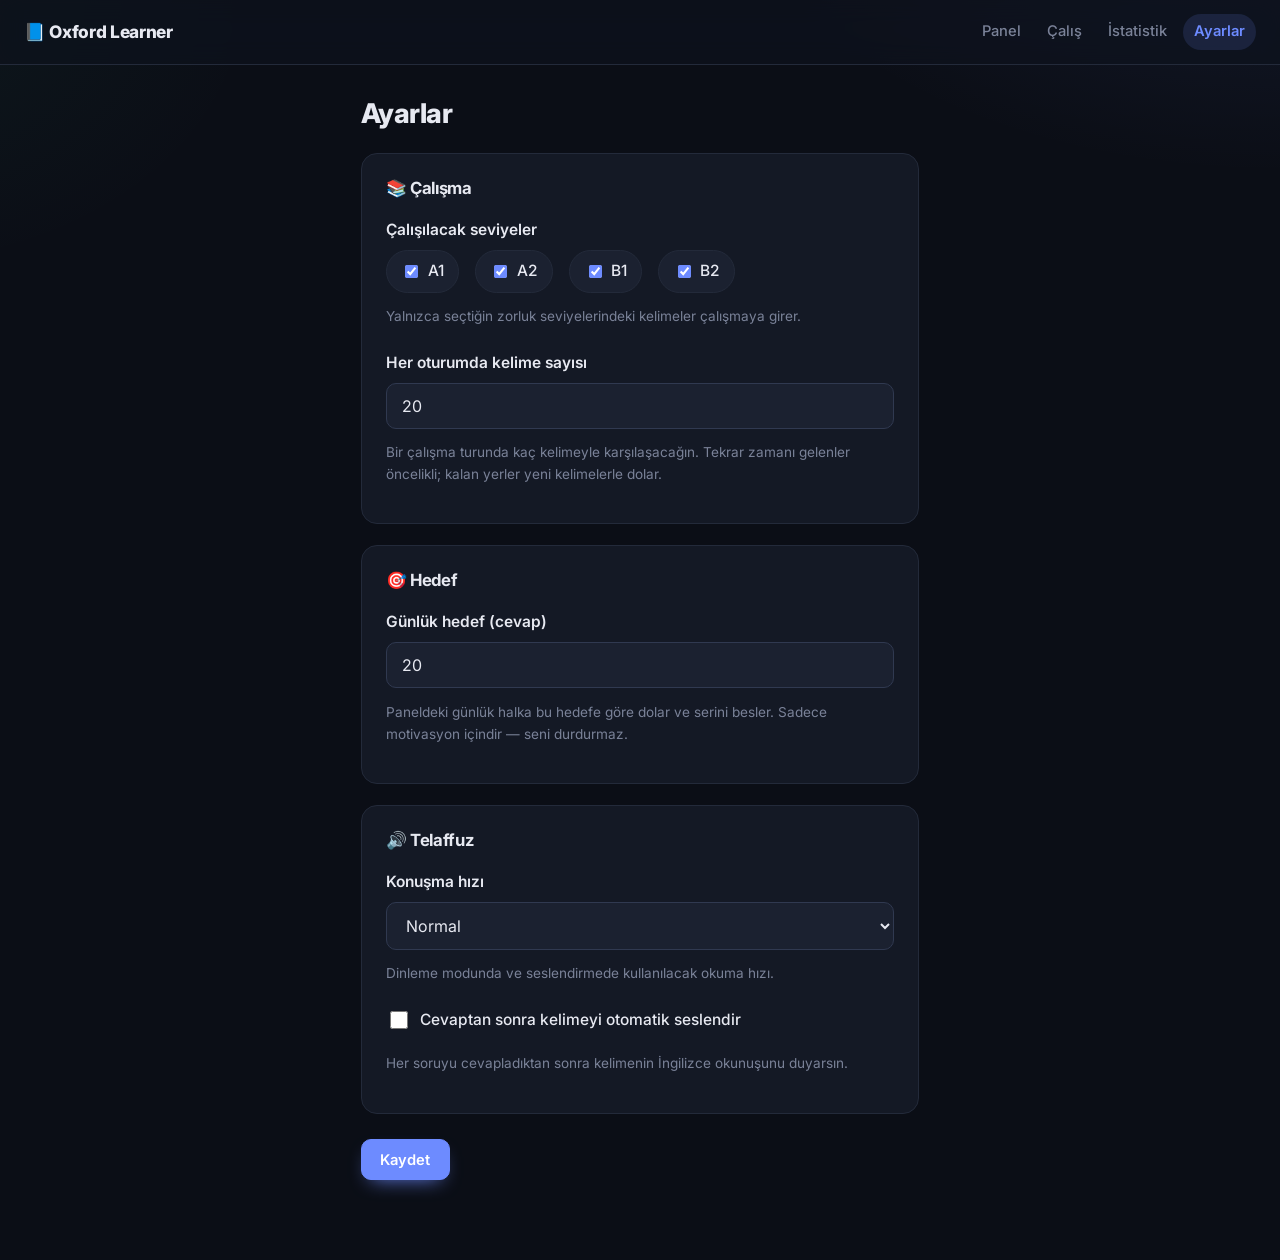
==== commit 73f976d2: "Rework settings: drop daily new-word limit, add sections + pronunciation - Remove the daily new-word" ====
--- a/settings.html
+++ b/settings.html
@@ -23,34 +23,60 @@
   <main class="container narrow">
     <h1>Ayarlar</h1>
 
-    <div class="form-group">
-      <label for="daily-new">Günlük yeni kelime limiti</label>
-      <input id="daily-new" type="number" min="0" max="100" />
-      <p class="muted small">Her gün kaç yeni kelime gösterilsin.</p>
-    </div>
+    <section class="settings-group">
+      <h2>📚 Çalışma</h2>
 
-    <div class="form-group">
-      <label for="session-size">Oturum başına kart sayısı</label>
-      <input id="session-size" type="number" min="5" max="100" />
-    </div>
+      <div class="form-group">
+        <label for="levels">Çalışılacak seviyeler</label>
+        <div id="levels" class="checks">
+          <label><input type="checkbox" value="A1" /> A1</label>
+          <label><input type="checkbox" value="A2" /> A2</label>
+          <label><input type="checkbox" value="B1" /> B1</label>
+          <label><input type="checkbox" value="B2" /> B2</label>
+        </div>
+        <p class="muted small">Yalnızca seçtiğin zorluk seviyelerindeki kelimeler çalışmaya girer.</p>
+      </div>
 
-    <div class="form-group">
-      <label for="daily-goal">Günlük hedef (cevap sayısı)</label>
-      <input id="daily-goal" type="number" min="5" max="200" />
-      <p class="muted small">Panelde günlük ilerleme çubuğu bu hedefe göre dolar.</p>
-    </div>
+      <div class="form-group">
+        <label for="session-size">Her oturumda kelime sayısı</label>
+        <input id="session-size" type="number" min="5" max="50" />
+        <p class="muted small">Bir çalışma turunda kaç kelimeyle karşılaşacağın. Tekrar zamanı gelenler öncelikli; kalan yerler yeni kelimelerle dolar.</p>
+      </div>
+    </section>
 
-    <div class="form-group">
-      <label for="levels">Çalışılacak seviyeler</label>
-      <div id="levels" class="checks">
-        <label><input type="checkbox" value="A1" /> A1</label>
-        <label><input type="checkbox" value="A2" /> A2</label>
-        <label><input type="checkbox" value="B1" /> B1</label>
-        <label><input type="checkbox" value="B2" /> B2</label>
+    <section class="settings-group">
+      <h2>🎯 Hedef</h2>
+
+      <div class="form-group">
+        <label for="daily-goal">Günlük hedef (cevap)</label>
+        <input id="daily-goal" type="number" min="5" max="200" />
+        <p class="muted small">Paneldeki günlük halka bu hedefe göre dolar ve serini besler. Sadece motivasyon içindir — seni durdurmaz.</p>
       </div>
-    </div>
+    </section>
 
-    <div class="actions">
+    <section class="settings-group">
+      <h2>🔊 Telaffuz</h2>
+
+      <div class="form-group">
+        <label for="speech-rate">Konuşma hızı</label>
+        <select id="speech-rate">
+          <option value="slow">Yavaş</option>
+          <option value="normal">Normal</option>
+          <option value="fast">Hızlı</option>
+        </select>
+        <p class="muted small">Dinleme modunda ve seslendirmede kullanılacak okuma hızı.</p>
+      </div>
+
+      <div class="form-group">
+        <label class="switch-label" for="auto-speak">
+          <input id="auto-speak" type="checkbox" />
+          Cevaptan sonra kelimeyi otomatik seslendir
+        </label>
+        <p class="muted small">Her soruyu cevapladıktan sonra kelimenin İngilizce okunuşunu duyarsın.</p>
+      </div>
+    </section>
+
+    <div class="actions" style="justify-content:flex-start">
       <button id="save-btn" class="btn btn-primary">Kaydet</button>
       <span id="save-msg" class="muted small"></span>
     </div>
--- a/css/style.css
+++ b/css/style.css
@@ -138,7 +138,7 @@
 .stat-num { font-size: 1.95rem; font-weight: 800; color: var(--primary); letter-spacing: -.02em; }
 .stat-label { color: var(--muted); font-size: .82rem; margin-top: .25rem; }
 #due-count { color: var(--amber); }
-#new-count { color: var(--primary); }
+#today-count { color: var(--primary); }
 #learned-count { color: var(--green); }
 #total-count { color: var(--text); }
 
@@ -397,6 +397,18 @@
 .checks input { accent-color: var(--primary); }
 hr { border: none; border-top: 1px solid var(--border); margin: 2rem 0; }
 
+/* Ayar bölümleri (kart gruplar) */
+.settings-group {
+  background: var(--surface); border: 1px solid var(--border);
+  border-radius: var(--radius); padding: 1.5rem; margin-bottom: 1.3rem;
+}
+.settings-group h2 { font-size: 1.05rem; font-weight: 700; margin: 0 0 1.2rem; }
+.settings-group .form-group:last-child { margin-bottom: 0; }
+.form-group label.switch-label {
+  display: inline-flex; align-items: center; gap: .6rem; font-weight: 500; cursor: pointer;
+}
+.form-group label.switch-label input { width: 18px; height: 18px; accent-color: var(--primary); flex: none; }
+
 /* =========================================================================
    Duyarlı (mobil)
    ========================================================================= */
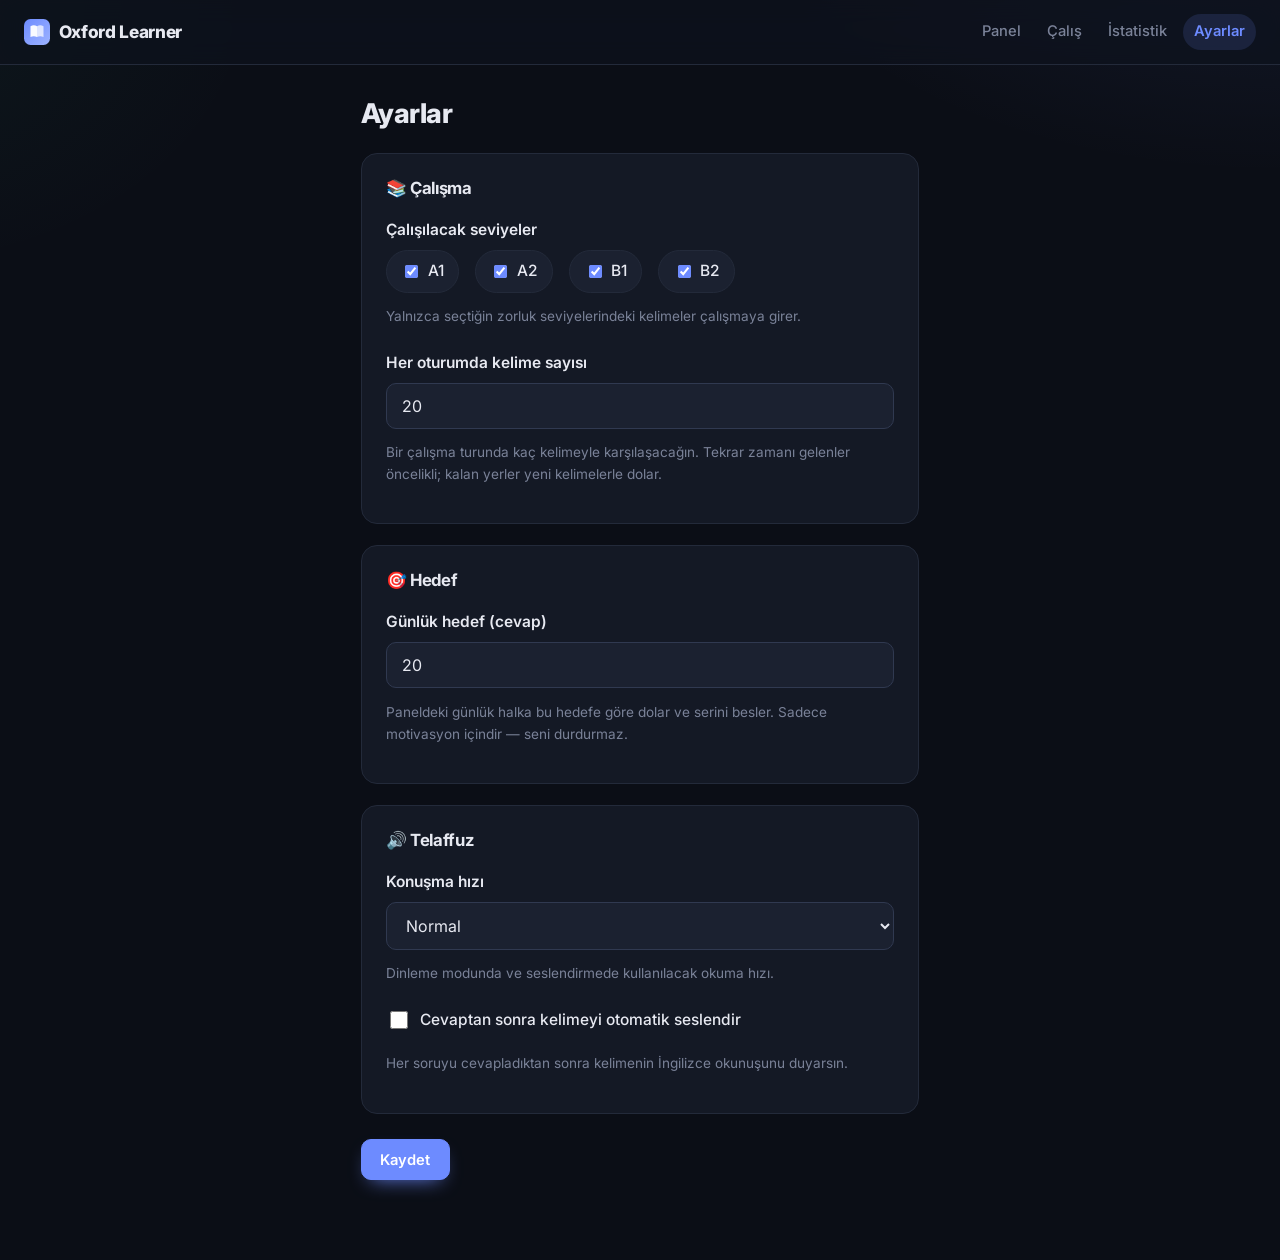
==== commit 3416bb40: "Add Hız Turu arcade mode + professional logo Game-based learning: - New "Hız Turu" timed mode: 8s co" ====
--- a/settings.html
+++ b/settings.html
@@ -11,7 +11,17 @@
 </head>
 <body>
   <header class="topbar">
-    <div class="brand">📘 Oxford Learner</div>
+    <div class="brand">
+      <svg class="brand-mark" viewBox="0 0 36 36" aria-hidden="true">
+        <rect width="36" height="36" rx="9" fill="url(#bm)" />
+        <path d="M18 10c-3-1.6-6-1.6-9 0v15c3-1.6 6-1.6 9 0V10z" fill="#fff" opacity=".95" />
+        <path d="M18 10c3-1.6 6-1.6 9 0v15c-3-1.6-6-1.6-9 0V10z" fill="#fff" opacity=".72" />
+        <defs><linearGradient id="bm" x1="0" y1="0" x2="1" y2="1">
+          <stop offset="0" stop-color="#6d8bff" /><stop offset="1" stop-color="#9db3ff" />
+        </linearGradient></defs>
+      </svg>
+      <span>Oxford Learner</span>
+    </div>
     <nav class="nav">
       <a href="index.html">Panel</a>
       <a href="study.html">Çalış</a>
--- a/css/style.css
+++ b/css/style.css
@@ -266,8 +266,10 @@
 .goal-banner {
   background: var(--green-soft); border: 1px solid var(--green); color: var(--text);
   padding: .75rem 1rem; border-radius: var(--radius-sm); margin-bottom: 1rem;
-  text-align: center; font-weight: 600; font-size: .9rem;
-}
+  text-align: center; font-weight: 600; font-size: .9rem; cursor: pointer;
+  animation: bannerIn .3s ease;
+}
+@keyframes bannerIn { from { opacity: 0; transform: translateY(-8px); } to { opacity: 1; transform: translateY(0); } }
 .audio-btn { margin-bottom: 1.1rem; }
 
 /* =========================================================================
@@ -302,12 +304,54 @@
 }
 .q-input:focus { outline: none; border-color: var(--primary); box-shadow: 0 0 0 3px var(--primary-soft); }
 
+/* Kelime dizme (harf taşları) */
+.scramble-slots {
+  display: flex; flex-wrap: wrap; gap: .4rem; justify-content: center;
+  min-height: 3.2rem; margin-bottom: 1.4rem;
+}
+.scramble-slot {
+  width: 2.7rem; height: 3rem; border: 2px dashed var(--border-strong); border-radius: 10px;
+  display: flex; align-items: center; justify-content: center;
+  font-size: 1.35rem; font-weight: 800;
+}
+.scramble-slot.filled {
+  border-style: solid; border-color: var(--primary); background: var(--surface-2);
+  cursor: pointer;
+}
+.scramble-pool { display: flex; flex-wrap: wrap; gap: .5rem; justify-content: center; }
+.scramble-tile {
+  width: 2.9rem; height: 3.1rem; border: 1px solid var(--border-strong); border-radius: 10px;
+  background: var(--surface-2); color: var(--text); font-family: inherit;
+  font-size: 1.35rem; font-weight: 800; cursor: pointer;
+  transition: transform .08s, background .15s, opacity .15s;
+}
+.scramble-tile:hover { background: var(--surface-3); }
+.scramble-tile:active { transform: translateY(1px); }
+.scramble-tile.used { opacity: .2; pointer-events: none; }
+
 .feedback { margin-top: 1.3rem; padding: 1.1rem; border-radius: var(--radius-sm); text-align: left; }
 .feedback.ok { background: var(--green-soft); border: 1px solid var(--green); }
 .feedback.no { background: var(--red-soft); border: 1px solid var(--red); }
 .feedback .ai { margin-top: .7rem; line-height: 1.75; }
 .feedback .ai .example,
 .feedback .example { color: var(--muted); font-style: italic; }
+.ai-word { display: flex; align-items: center; gap: .55rem; flex-wrap: wrap; margin-bottom: .35rem; }
+.ai-word > strong { font-size: 1.08rem; }
+
+/* Okunuş dinleme butonu */
+.speak-btn {
+  display: inline-flex; align-items: center; justify-content: center;
+  width: 2rem; height: 2rem; padding: 0; flex: none;
+  border: 1px solid var(--border-strong); border-radius: 8px;
+  background: var(--surface-2); color: var(--text); cursor: pointer; font-size: .95rem;
+  transition: background .15s, border-color .15s, transform .08s;
+}
+.speak-btn:hover { background: var(--surface-3); border-color: var(--primary); }
+.speak-btn:active { transform: translateY(1px); }
+
+/* Eşleştirmede dokununca okunan kelime taşı */
+.match-item.speakable { cursor: pointer; }
+.tile-speak { opacity: .7; font-size: .9em; }
 
 /* =========================================================================
    Çalışma: eşleştirme (sürükle-bağla)
@@ -410,6 +454,39 @@
 .form-group label.switch-label input { width: 18px; height: 18px; accent-color: var(--primary); flex: none; }
 
 /* =========================================================================
+   Hız Turu (arcade) — HUD, kalpler, timer, combo
+   ========================================================================= */
+.game-hud { position: relative; margin-bottom: 1.3rem; }
+.hud-row { display: flex; align-items: center; justify-content: space-between; margin-bottom: .55rem; }
+.hud-hearts { font-size: 1.15rem; letter-spacing: 3px; }
+.hud-combo { color: var(--amber); font-weight: 800; font-size: .95rem; min-width: 60px; text-align: center; }
+.hud-score { font-weight: 800; font-size: 1.3rem; color: var(--primary); letter-spacing: -.02em; }
+.hud-timer { height: 8px; background: var(--surface-2); border-radius: var(--radius-pill); overflow: hidden; }
+.hud-timer-bar {
+  height: 100%; width: 100%; border-radius: var(--radius-pill);
+  background: linear-gradient(90deg, var(--red), var(--amber) 45%, var(--green));
+}
+.score-pop {
+  position: absolute; right: .4rem; top: 1.9rem; pointer-events: none;
+  color: var(--green); font-weight: 800; font-size: 1.15rem;
+  animation: scorePop .75s ease forwards;
+}
+@keyframes scorePop {
+  0% { opacity: 0; transform: translateY(8px) scale(.8); }
+  20% { opacity: 1; transform: translateY(0) scale(1.12); }
+  100% { opacity: 0; transform: translateY(-24px) scale(1); }
+}
+.mode-card-game { border-color: rgba(247, 185, 74, .4); }
+.mode-card-game:hover { border-color: var(--amber); }
+.mode-card-game .mode-name { color: var(--amber); }
+
+/* =========================================================================
+   Marka logosu
+   ========================================================================= */
+.brand { display: flex; align-items: center; gap: .55rem; }
+.brand-mark { width: 26px; height: 26px; flex: none; }
+
+/* =========================================================================
    Duyarlı (mobil)
    ========================================================================= */
 @media (max-width: 720px) {
@@ -447,6 +524,20 @@
   .xp-level { font-size: 1.25rem; }
 
   .btn-lg { width: 100%; }
+
+  /* Mobilde "Devam" butonu ekranın altına sabit — başparmakla tek dokunuş,
+     içeriğe uzanmaya / kaydırmaya gerek yok */
+  .btn-next:not(.hidden) {
+    position: fixed; left: 14px; right: 14px;
+    bottom: calc(14px + env(safe-area-inset-bottom, 0px));
+    width: auto; justify-content: center; z-index: 40; margin: 0;
+    padding: 1.05rem; font-size: 1.06rem; border-radius: 14px;
+    box-shadow: 0 14px 34px -8px rgba(0, 0, 0, .7);
+    animation: nextRise .22s ease;
+  }
+  @keyframes nextRise { from { transform: translateY(40px); opacity: 0; } to { transform: translateY(0); opacity: 1; } }
+  /* sabit buton son satırı örtmesin */
+  .container.study { padding-bottom: 6.5rem; }
 }
 
 @media (max-width: 400px) {
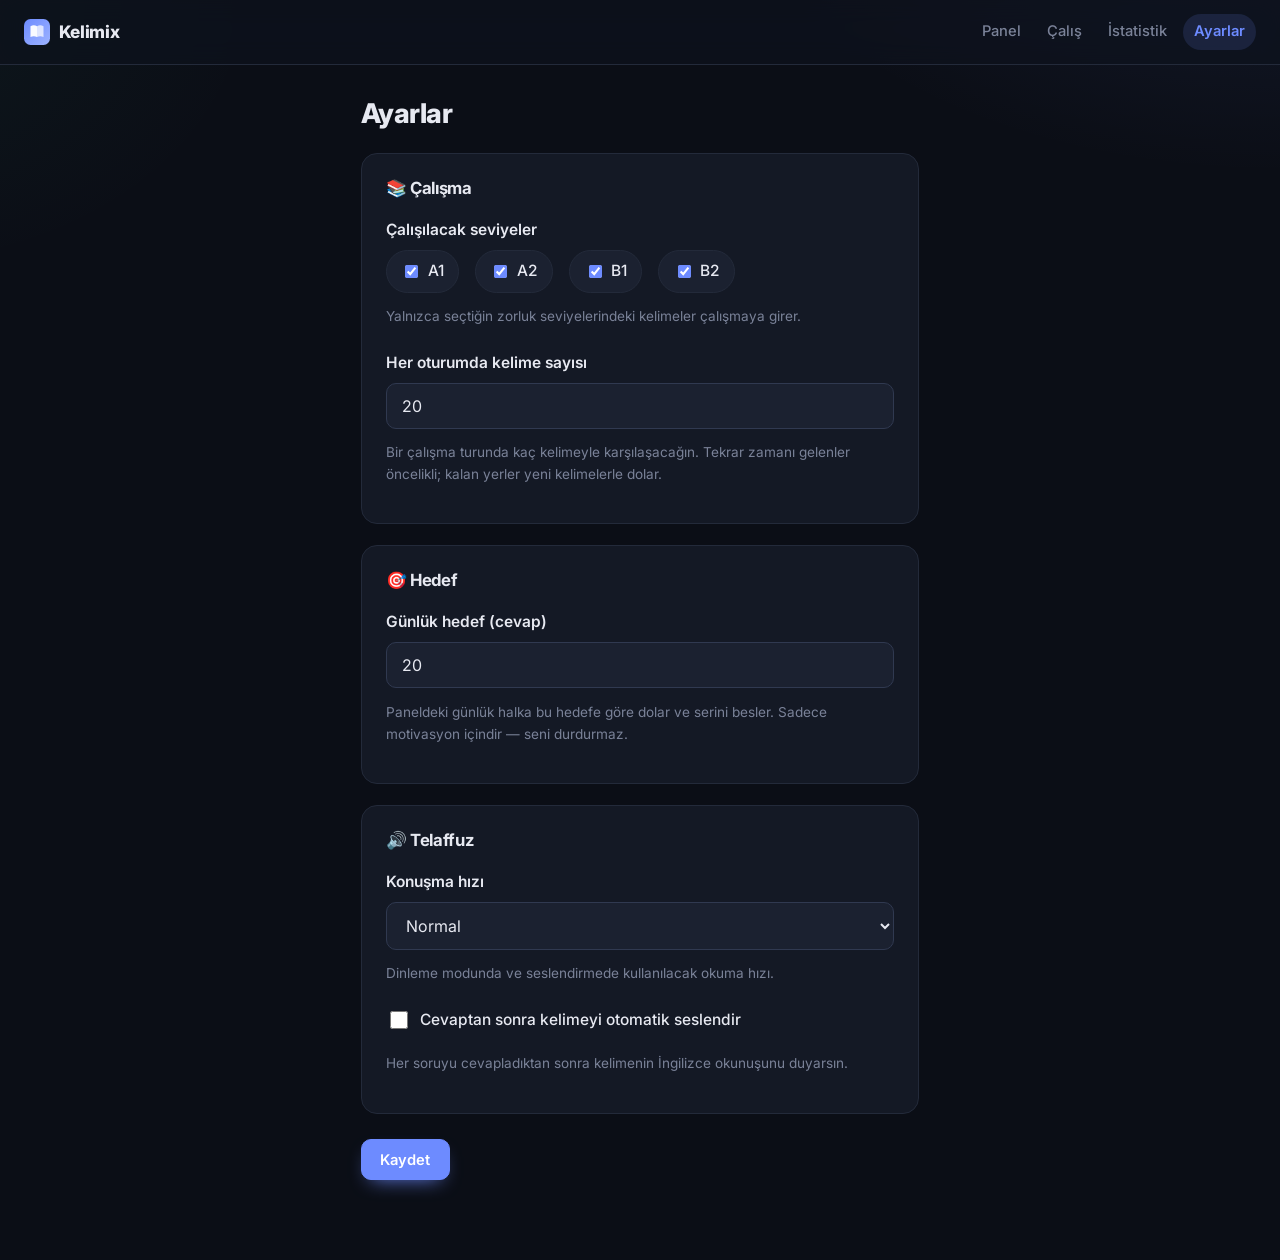
==== commit 435f9b38: "Rebrand to Kelimix; humanize motivational copy - Rename brand to "Kelimix" across all pages, titles," ====
--- a/settings.html
+++ b/settings.html
@@ -3,7 +3,7 @@
 <head>
   <meta charset="UTF-8" />
   <meta name="viewport" content="width=device-width, initial-scale=1.0" />
-  <title>Oxford Learner — Ayarlar</title>
+  <title>Kelimix — Ayarlar</title>
   <link rel="preconnect" href="https://fonts.googleapis.com" />
   <link rel="preconnect" href="https://fonts.gstatic.com" crossorigin />
   <link href="https://fonts.googleapis.com/css2?family=Inter:wght@400;500;600;700;800&display=swap" rel="stylesheet" />
@@ -20,7 +20,7 @@
           <stop offset="0" stop-color="#6d8bff" /><stop offset="1" stop-color="#9db3ff" />
         </linearGradient></defs>
       </svg>
-      <span>Oxford Learner</span>
+      <span>Kelimix</span>
     </div>
     <nav class="nav">
       <a href="index.html">Panel</a>
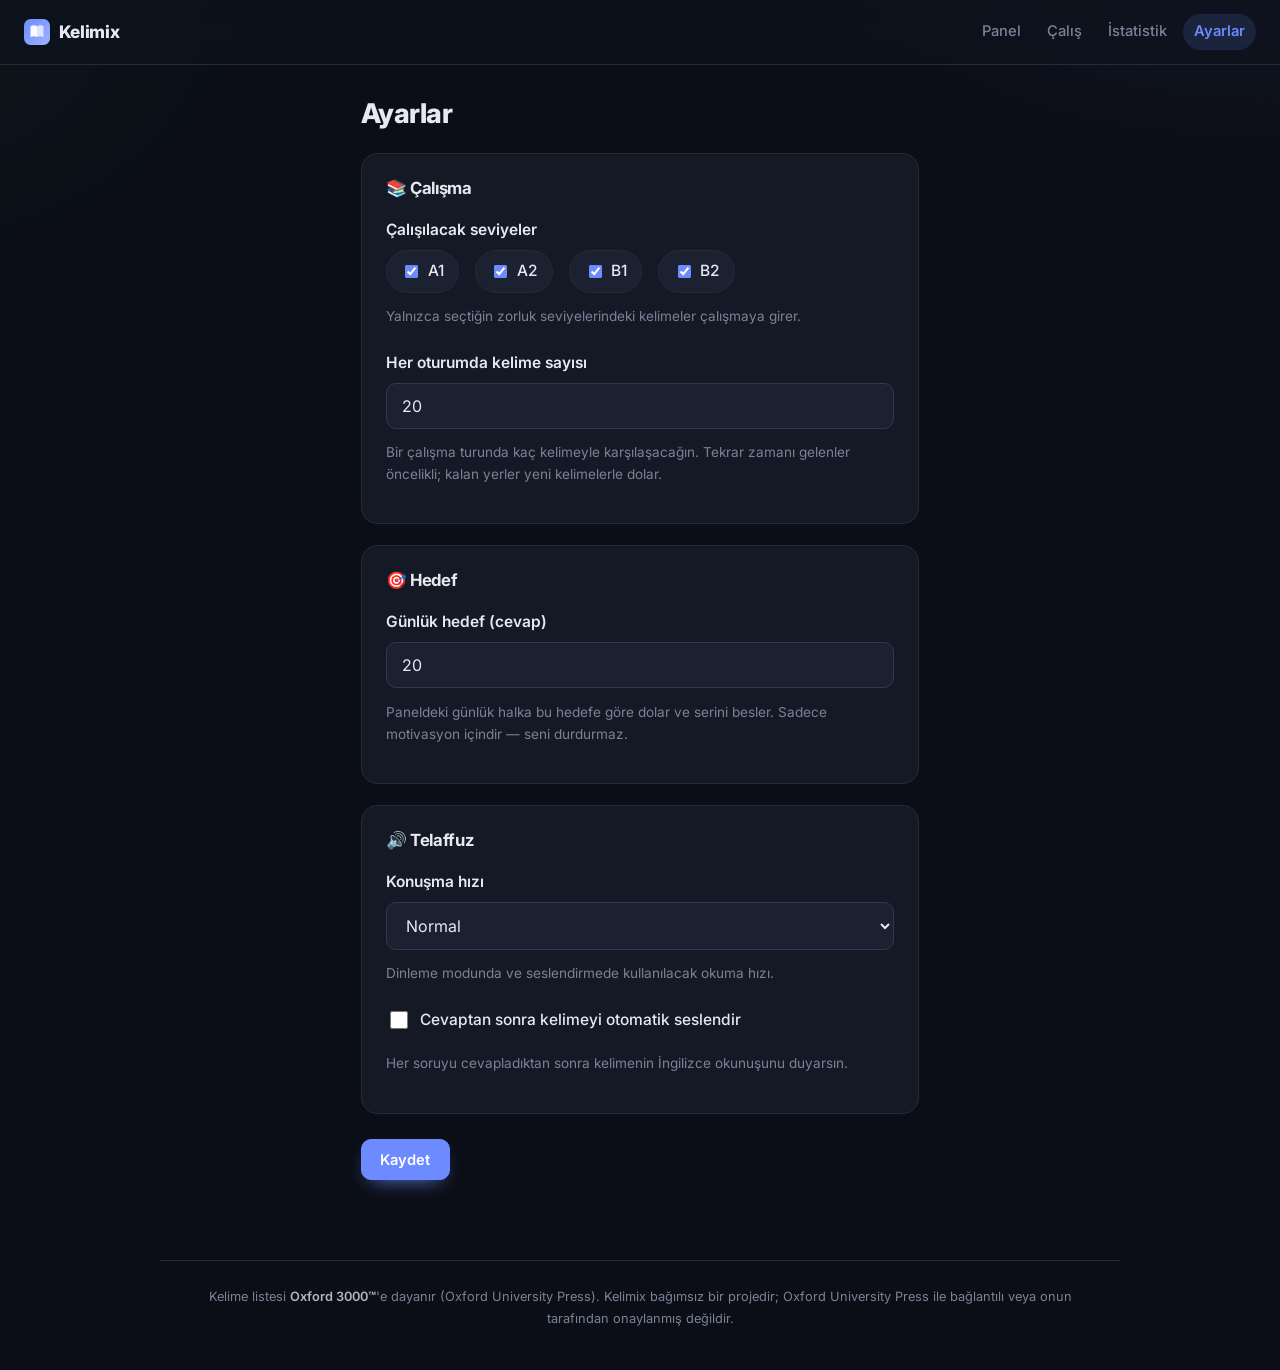
==== commit 4163bd05: "Add Oxford 3000 attribution footer Subtle footer on every page crediting the Oxford 3000 word list (" ====
--- a/settings.html
+++ b/settings.html
@@ -92,6 +92,11 @@
     </div>
   </main>
 
+  <footer class="site-footer">
+    Kelime listesi <strong>Oxford 3000™</strong>'e dayanır (Oxford University Press).
+    Kelimix bağımsız bir projedir; Oxford University Press ile bağlantılı veya onun tarafından onaylanmış değildir.
+  </footer>
+
   <script src="js/storage.js"></script>
   <script src="js/app.js"></script>
   <script>
--- a/css/style.css
+++ b/css/style.css
@@ -487,6 +487,16 @@
 .brand-mark { width: 26px; height: 26px; flex: none; }
 
 /* =========================================================================
+   Footer (kaynak / atıf)
+   ========================================================================= */
+.site-footer {
+  max-width: 960px; margin: 0 auto; padding: 1.6rem 1.3rem 2.6rem;
+  border-top: 1px solid var(--border);
+  color: var(--muted); font-size: .8rem; line-height: 1.65; text-align: center;
+}
+.site-footer strong { color: var(--text-dim); font-weight: 600; }
+
+/* =========================================================================
    Duyarlı (mobil)
    ========================================================================= */
 @media (max-width: 720px) {
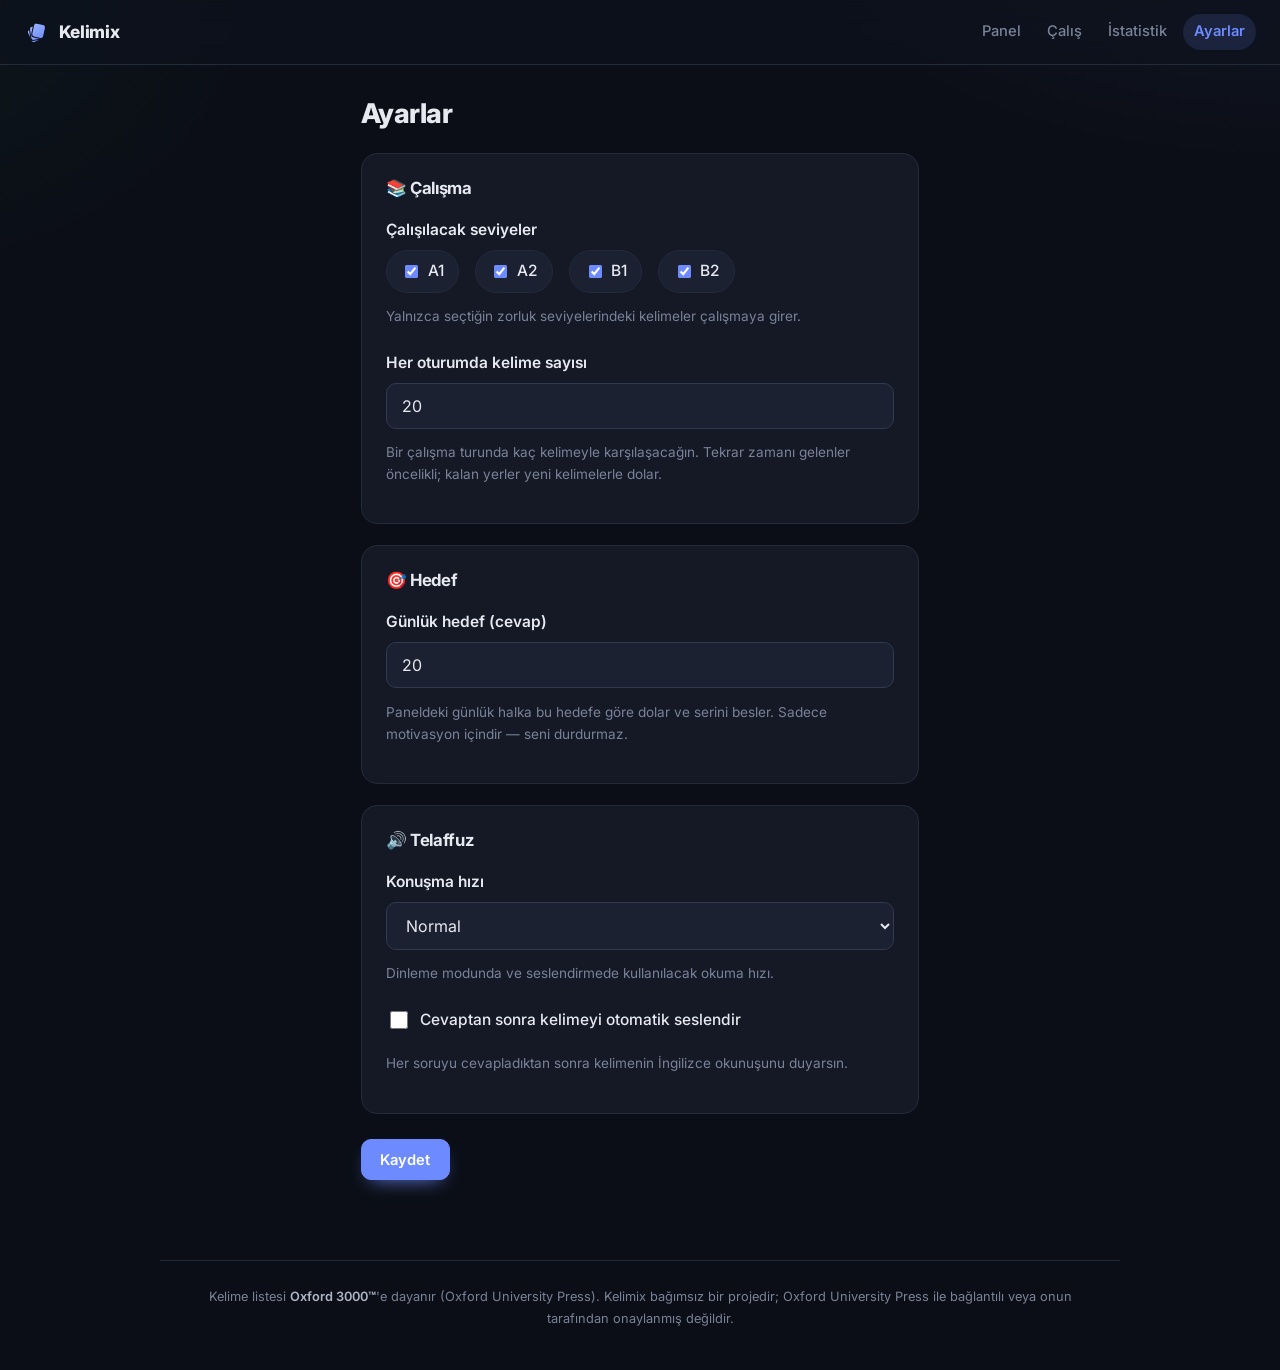
==== commit 5070b429: "New logo: shuffled-cards mark (vectorized) Replace the open-book mark with a clean SVG "shuffled car" ====
--- a/settings.html
+++ b/settings.html
@@ -3,6 +3,22 @@
 <head>
   <meta charset="UTF-8" />
   <meta name="viewport" content="width=device-width, initial-scale=1.0" />
+  <meta name="description" content="Oxford 3000 kelimelerini aralıklı tekrar, 6 mod ve Hız Turu ile öğreten ücretsiz İngilizce kelime uygulaması." />
+  <link rel="icon" href="/favicon.svg" type="image/svg+xml" />
+  <link rel="apple-touch-icon" href="/apple-touch-icon.png" />
+  <meta property="og:type" content="website" />
+  <meta property="og:site_name" content="Kelimix" />
+  <meta property="og:title" content="Kelimix — İngilizce kelimeleri oyunlarla öğren" />
+  <meta property="og:description" content="Oxford 3000 kelimelerini aralıklı tekrar, 6 mod ve Hız Turu ile kalıcı biçimde öğren." />
+  <meta property="og:url" content="https://kelimix.com/" />
+  <meta property="og:image" content="https://kelimix.com/og.png" />
+  <meta property="og:image:width" content="1200" />
+  <meta property="og:image:height" content="630" />
+  <meta property="og:locale" content="tr_TR" />
+  <meta name="twitter:card" content="summary_large_image" />
+  <meta name="twitter:title" content="Kelimix — İngilizce kelimeleri oyunlarla öğren" />
+  <meta name="twitter:description" content="Oxford 3000 kelimelerini oyunlarla öğren." />
+  <meta name="twitter:image" content="https://kelimix.com/og.png" />
   <title>Kelimix — Ayarlar</title>
   <link rel="preconnect" href="https://fonts.googleapis.com" />
   <link rel="preconnect" href="https://fonts.gstatic.com" crossorigin />
@@ -12,13 +28,15 @@
 <body>
   <header class="topbar">
     <div class="brand">
-      <svg class="brand-mark" viewBox="0 0 36 36" aria-hidden="true">
-        <rect width="36" height="36" rx="9" fill="url(#bm)" />
-        <path d="M18 10c-3-1.6-6-1.6-9 0v15c3-1.6 6-1.6 9 0V10z" fill="#fff" opacity=".95" />
-        <path d="M18 10c3-1.6 6-1.6 9 0v15c-3-1.6-6-1.6-9 0V10z" fill="#fff" opacity=".72" />
+      <svg class="brand-mark" viewBox="0 0 64 64" aria-hidden="true">
         <defs><linearGradient id="bm" x1="0" y1="0" x2="1" y2="1">
-          <stop offset="0" stop-color="#6d8bff" /><stop offset="1" stop-color="#9db3ff" />
+          <stop offset="0" stop-color="#9db3ff" /><stop offset="1" stop-color="#6d8bff" />
         </linearGradient></defs>
+        <g fill="url(#bm)" stroke="#0b0e16" stroke-width="2.5">
+          <rect x="-15" y="-17.5" width="30" height="35" rx="7" transform="translate(27 38) rotate(-26)" />
+          <rect x="-15" y="-17.5" width="30" height="35" rx="7" transform="translate(30 34) rotate(-9)" />
+          <rect x="-15" y="-17.5" width="30" height="35" rx="7" transform="translate(36 29) rotate(12)" />
+        </g>
       </svg>
       <span>Kelimix</span>
     </div>
